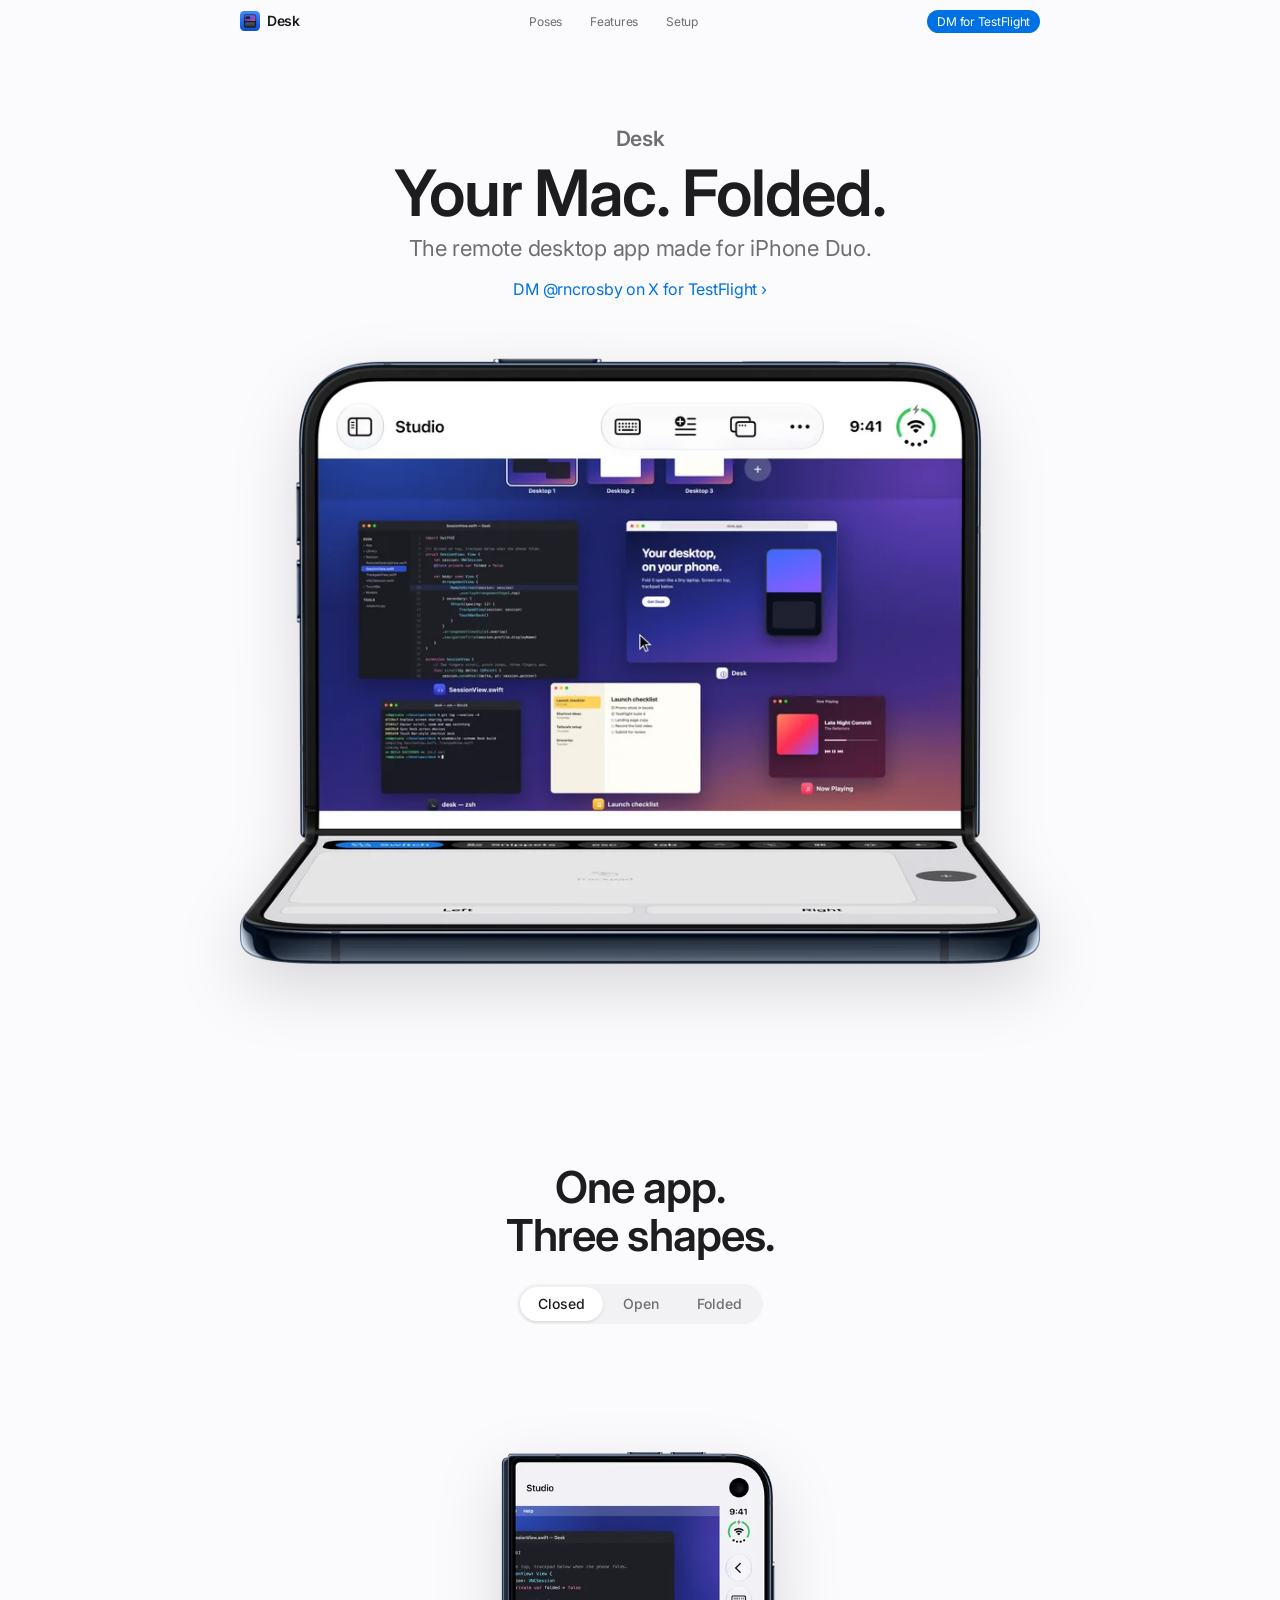
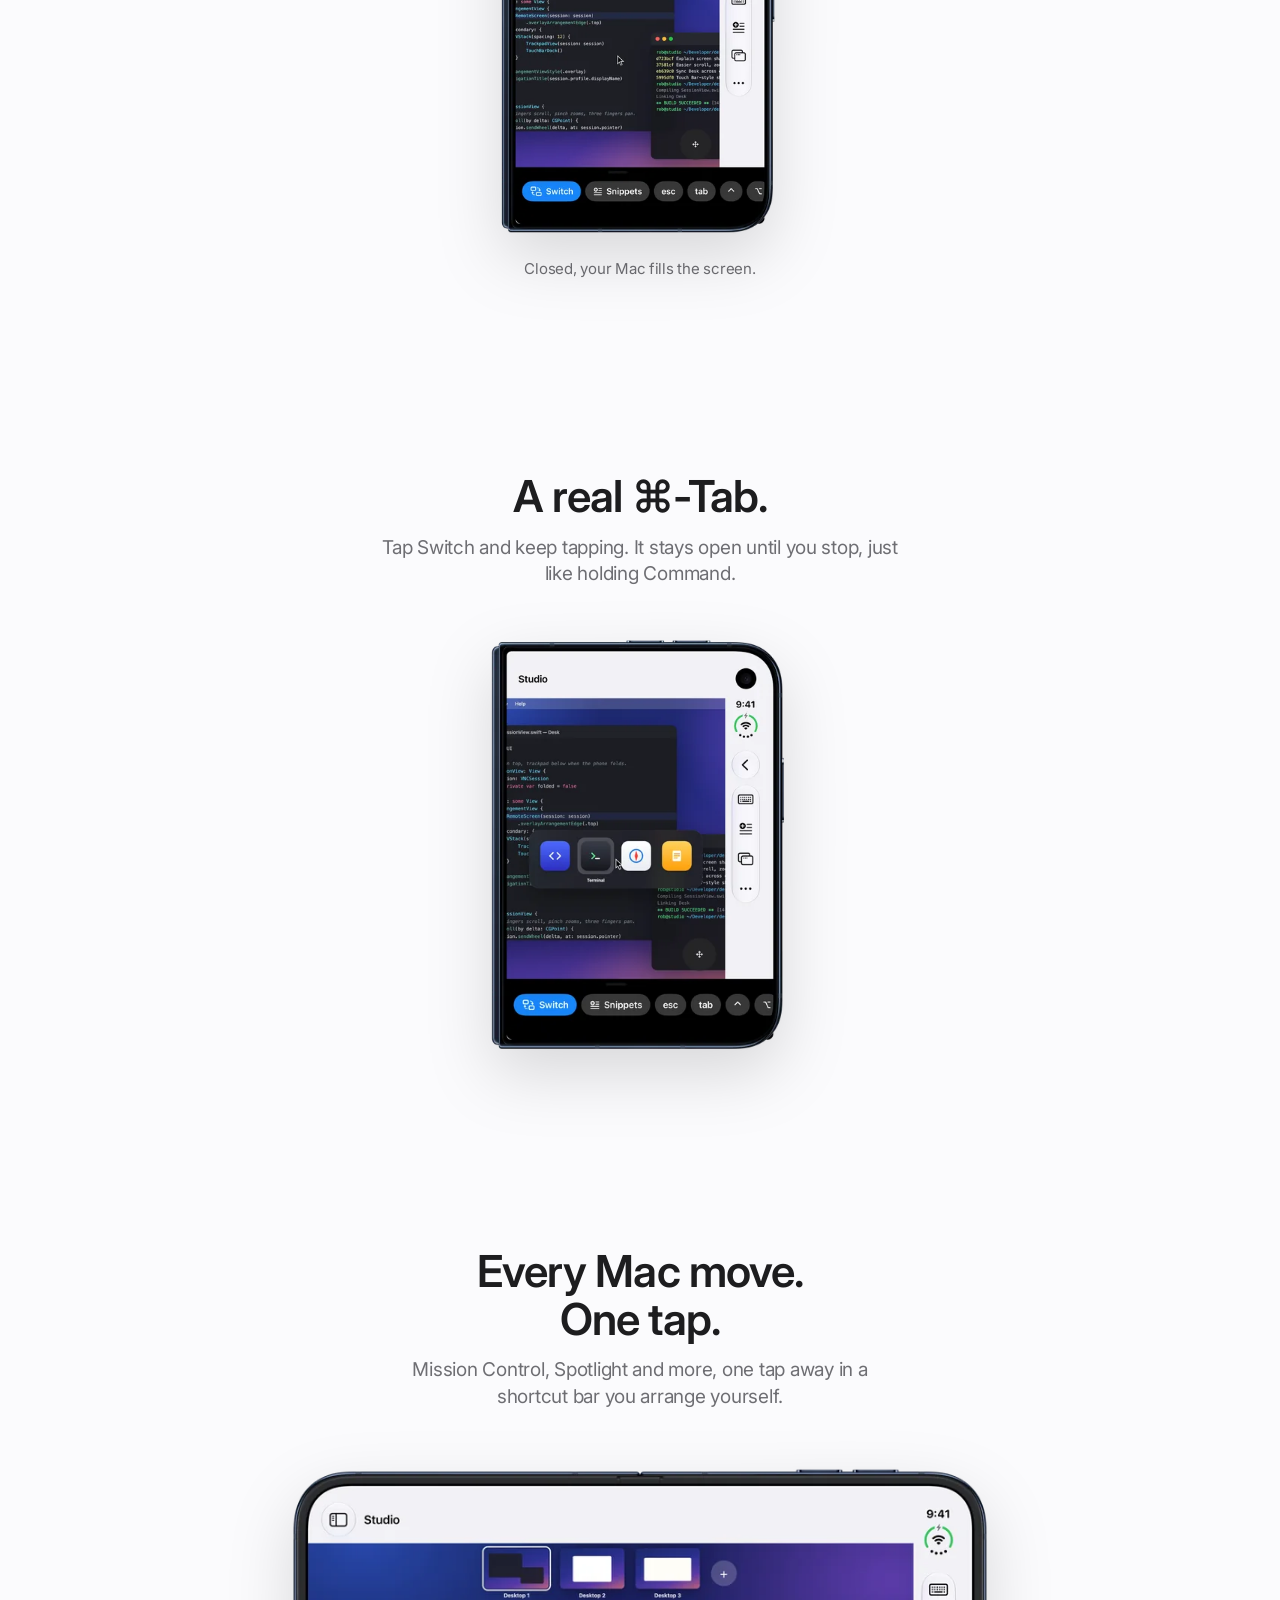
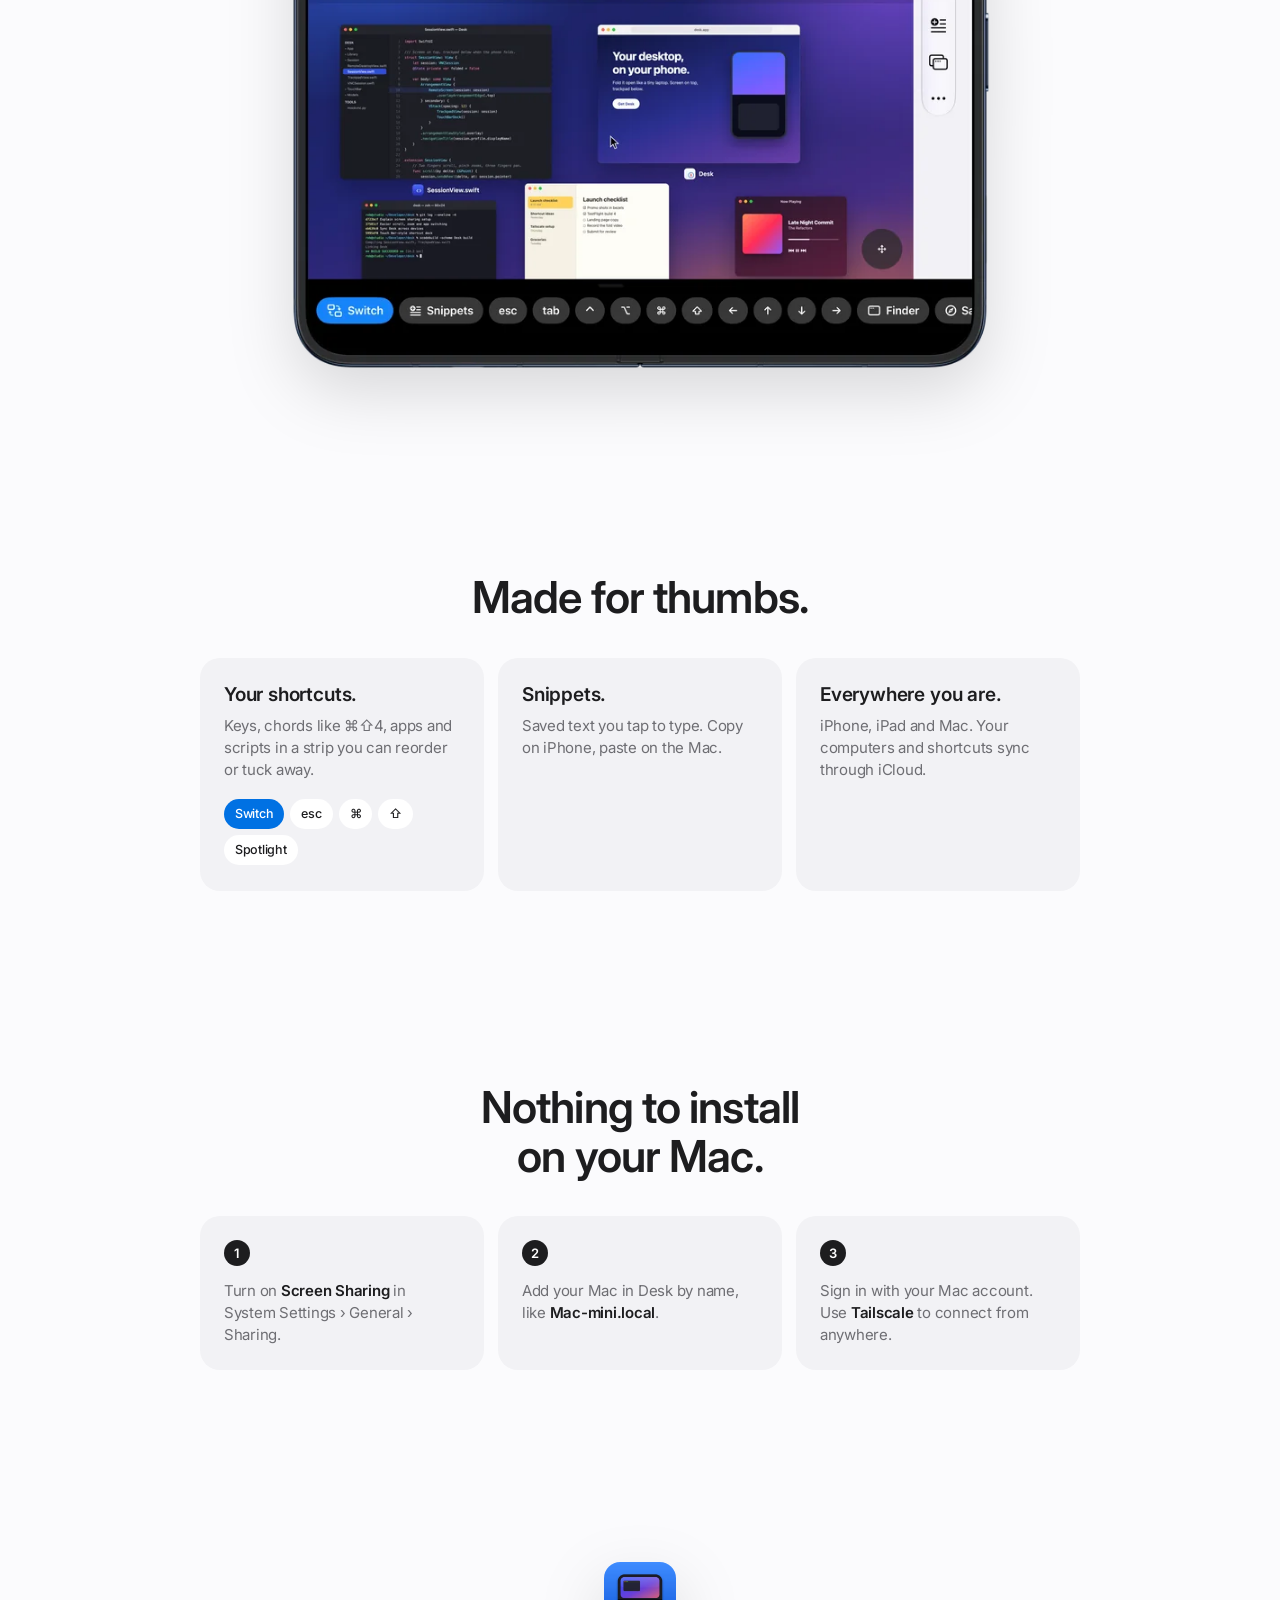
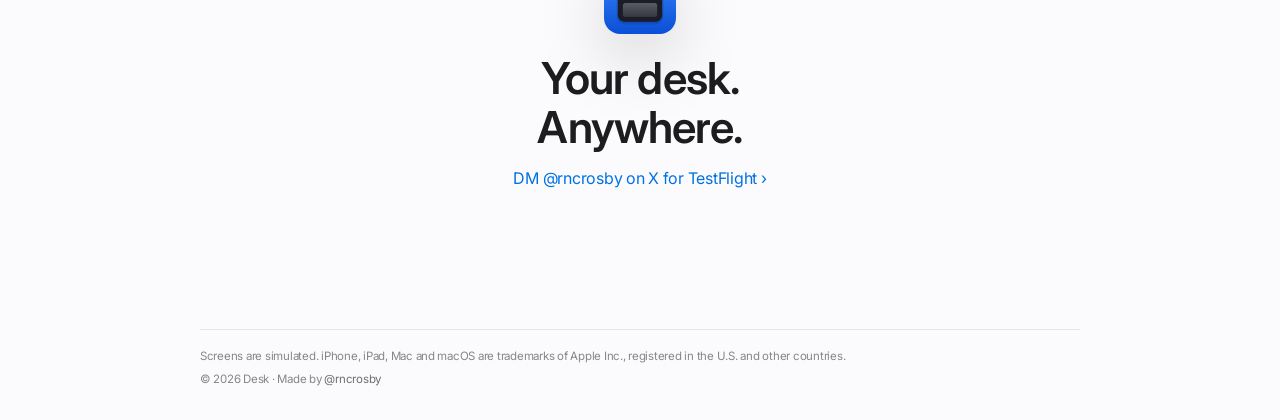
==== index.html @ 1c2220eb "Desk landing page for macdesk.app One soft white page: hero, Closed/Open/Folded switcher, Cmd-Tab, M" ====
<!doctype html>
<html lang="en">
<head>
<meta charset="utf-8">
<meta name="viewport" content="width=device-width, initial-scale=1, viewport-fit=cover">
<title>Desk — Your Mac. Folded.</title>
<meta name="description" content="Desk is the remote desktop app made for iPhone Duo. Fold it like a tiny laptop and your Mac is right there: screen on top, trackpad below.">
<meta name="theme-color" content="#fbfbfd">
<meta property="og:title" content="Desk — Your Mac. Folded.">
<meta property="og:description" content="The remote desktop app made for iPhone Duo.">
<meta property="og:type" content="website">
<meta property="og:url" content="https://macdesk.app/">
<meta property="og:image" content="https://macdesk.app/img/og.png">
<meta name="twitter:card" content="summary_large_image">
<link rel="icon" href="img/favicon.png">
<link rel="apple-touch-icon" href="img/apple-touch-icon.png">
<link rel="preconnect" href="https://fonts.googleapis.com">
<link rel="preconnect" href="https://fonts.gstatic.com" crossorigin>
<link href="https://fonts.googleapis.com/css2?family=Inter:wght@400;500;600;700&display=swap" rel="stylesheet">
<link rel="stylesheet" href="style.css">
</head>
<body>

<header class="nav">
  <div class="nav-inner">
    <a class="brand" href="#top"><img src="img/icon-256.webp" width="22" height="22" alt=""><span>Desk</span></a>
    <nav aria-label="Sections">
      <a href="#poses">Poses</a>
      <a href="#features">Features</a>
      <a href="#setup">Setup</a>
    </nav>
    <a class="nav-cta" href="https://x.com/rncrosby" target="_blank" rel="noopener">DM for TestFlight</a>
  </div>
</header>

<main id="top">

  <section class="hero">
    <p class="eyebrow reveal">Desk</p>
    <h1 class="reveal">Your Mac. Folded.</h1>
    <p class="sub reveal">The remote desktop app made for iPhone Duo.</p>
    <p class="links reveal"><a class="link" href="https://x.com/rncrosby" target="_blank" rel="noopener">DM @rncrosby on X for TestFlight <span aria-hidden="true">›</span></a></p>
    <div class="hero-media">
      <img src="img/laptop-mission-control-1800.webp"
           srcset="img/laptop-mission-control-900.webp 900w, img/laptop-mission-control-1800.webp 1800w"
           sizes="(max-width: 860px) 100vw, 820px" width="1800" height="1364"
           alt="Desk on iPhone Duo folded like a laptop, showing Mac Mission Control above a trackpad">
    </div>
  </section>

  <section id="poses" class="poses">
    <h2 class="reveal">One app.<br>Three shapes.</h2>
    <div class="pose-tabs reveal" role="tablist" aria-label="Poses">
      <button role="tab" aria-selected="true" data-pose="closed">Closed</button>
      <button role="tab" aria-selected="false" data-pose="open">Open</button>
      <button role="tab" aria-selected="false" data-pose="folded">Folded</button>
    </div>
    <div class="pose-stage">
      <figure class="pose is-active" data-pose="closed">
        <img src="img/closed-desktop-700.webp" srcset="img/closed-desktop-400.webp 400w, img/closed-desktop-700.webp 700w" sizes="(max-width: 600px) 55vw, 280px" width="700" height="976" alt="Closed iPhone Duo showing a Mac desktop full screen" loading="lazy">
        <figcaption>Closed, your Mac fills the screen.</figcaption>
      </figure>
      <figure class="pose" data-pose="open">
        <img src="img/open-desktop-1600.webp" srcset="img/open-desktop-800.webp 800w, img/open-desktop-1600.webp 1600w" sizes="(max-width: 700px) 100vw, 640px" width="1600" height="1162" alt="Open iPhone Duo showing a Mac desktop full screen with a row of shortcuts below" loading="lazy">
        <figcaption>Open, the whole Mac with your shortcuts underneath.</figcaption>
      </figure>
      <figure class="pose" data-pose="folded">
        <img src="img/laptop-desktop-1800.webp" srcset="img/laptop-desktop-900.webp 900w, img/laptop-desktop-1800.webp 1800w" sizes="(max-width: 700px) 100vw, 640px" width="1800" height="1364" alt="iPhone Duo folded like a laptop with the Mac above and a trackpad below" loading="lazy">
        <figcaption>Folded, the Mac on top and a trackpad below.</figcaption>
      </figure>
    </div>
  </section>

  <section id="switch" class="spot">
    <h2 class="reveal">A real ⌘-Tab.</h2>
    <p class="intro reveal">Tap Switch and keep tapping. It stays open until you stop, just like holding Command.</p>
    <div class="spot-media narrow reveal">
      <img src="img/closed-app-switcher-700.webp"
           srcset="img/closed-app-switcher-400.webp 400w, img/closed-app-switcher-700.webp 700w"
           sizes="(max-width: 600px) 60vw, 300px" width="700" height="976" loading="lazy"
           alt="Desk on a closed iPhone Duo showing the Mac app switcher with Terminal selected">
    </div>
  </section>

  <section class="spot">
    <h2 class="reveal">Every Mac move.<br>One tap.</h2>
    <p class="intro reveal">Mission Control, Spotlight and more, one tap away in a shortcut bar you arrange yourself.</p>
    <div class="spot-media reveal">
      <img src="img/open-mission-control-1600.webp"
           srcset="img/open-mission-control-800.webp 800w, img/open-mission-control-1600.webp 1600w"
           sizes="(max-width: 760px) 100vw, 720px" width="1600" height="1162" loading="lazy"
           alt="Desk on an open iPhone Duo showing Mac Mission Control with a row of shortcuts below">
    </div>
  </section>

  <section id="features" class="features">
    <h2 class="reveal">Made for thumbs.</h2>
    <div class="tiles">
      <article class="tile reveal">
        <h3>Your shortcuts.</h3>
        <p>Keys, chords like ⌘⇧4, apps and scripts in a strip you can reorder or tuck away.</p>
        <div class="chips" aria-hidden="true"><span class="chip blue">Switch</span><span class="chip">esc</span><span class="chip">⌘</span><span class="chip">⇧</span><span class="chip">Spotlight</span></div>
      </article>
      <article class="tile reveal">
        <h3>Snippets.</h3>
        <p>Saved text you tap to type. Copy on iPhone, paste on the Mac.</p>
      </article>
      <article class="tile reveal">
        <h3>Everywhere you are.</h3>
        <p>iPhone, iPad and Mac. Your computers and shortcuts sync through iCloud.</p>
      </article>
    </div>
  </section>

  <section id="setup" class="setup">
    <h2 class="reveal">Nothing to install<br>on your Mac.</h2>
    <ol class="steps">
      <li class="reveal"><span>1</span><p>Turn on <b>Screen Sharing</b> in System Settings › General › Sharing.</p></li>
      <li class="reveal"><span>2</span><p>Add your Mac in Desk by name, like <b>Mac-mini.local</b>.</p></li>
      <li class="reveal"><span>3</span><p>Sign in with your Mac account. Use <b>Tailscale</b> to connect from anywhere.</p></li>
    </ol>
  </section>

  <section class="finale">
    <img class="finale-icon reveal" src="img/icon-256.webp" width="128" height="128" alt="">
    <h2 class="reveal">Your desk.<br>Anywhere.</h2>
    <p class="links reveal"><a class="link" href="https://x.com/rncrosby" target="_blank" rel="noopener">DM @rncrosby on X for TestFlight <span aria-hidden="true">›</span></a></p>
  </section>
</main>

<footer class="foot">
  <p>Screens are simulated. iPhone, iPad, Mac and macOS are trademarks of Apple Inc., registered in the U.S. and other countries.</p>
  <p>© 2026 Desk · Made by <a href="https://x.com/rncrosby" target="_blank" rel="noopener">@rncrosby</a></p>
</footer>

<script>
  const reduce = matchMedia('(prefers-reduced-motion: reduce)').matches;

  // Text fades up as it scrolls in. Device images never move.
  const items = document.querySelectorAll('.reveal');
  if (reduce || !('IntersectionObserver' in window)) items.forEach(el => el.classList.add('in'));
  else {
    const io = new IntersectionObserver(es => es.forEach(e => {
      if (e.isIntersecting) { e.target.classList.add('in'); io.unobserve(e.target); }
    }), { rootMargin: '0px 0px -8% 0px', threshold: 0.1 });
    items.forEach(el => io.observe(el));
  }

  // Pose tabs crossfade, and advance on their own until someone picks one.
  const tabs = [...document.querySelectorAll('.pose-tabs button')];
  const poses = [...document.querySelectorAll('.pose')];
  let auto = !reduce, i = 0;
  const show = name => {
    tabs.forEach(t => t.setAttribute('aria-selected', t.dataset.pose === name));
    poses.forEach(p => p.classList.toggle('is-active', p.dataset.pose === name));
  };
  tabs.forEach((t, n) => t.addEventListener('click', () => { auto = false; i = n; show(t.dataset.pose); }));
  setInterval(() => { if (auto && !document.hidden) { i = (i + 1) % tabs.length; show(tabs[i].dataset.pose); } }, 4200);

  const nav = document.querySelector('.nav');
  addEventListener('scroll', () => nav.classList.toggle('scrolled', scrollY > 8), { passive: true });
</script>
</body>
</html>
---- style.css ----
:root {
  --bg: #fbfbfd;
  --card: #f2f2f5;
  --ink: #1d1d1f;
  --ink-2: #6e6e73;
  --ink-3: #86868b;
  --line: rgba(0, 0, 0, 0.08);
  --blue: #0071e3;
  --sans: -apple-system, BlinkMacSystemFont, "SF Pro Display", "SF Pro Text", Inter, "Helvetica Neue", Helvetica, Arial, sans-serif;
  --gutter: clamp(16px, 5vw, 40px);
  --max: 880px;
}

* { box-sizing: border-box; margin: 0; padding: 0; }
html { scroll-behavior: smooth; -webkit-text-size-adjust: 100%; }
body { background: var(--bg); color: var(--ink); font-family: var(--sans); font-size: 16px; line-height: 1.47; letter-spacing: -0.016em; -webkit-font-smoothing: antialiased; overflow-x: hidden; }
img { display: block; max-width: 100%; height: auto; }
a { color: inherit; text-decoration: none; }
b { font-weight: 600; }

/* Nav */
.nav { position: fixed; inset: 0 0 auto; z-index: 50; height: 44px; background: rgba(251, 251, 253, 0.72); backdrop-filter: saturate(180%) blur(20px); -webkit-backdrop-filter: saturate(180%) blur(20px); border-bottom: 1px solid transparent; transition: border-color 0.3s; }
.nav.scrolled { border-color: var(--line); }
.nav-inner { max-width: var(--max); height: 100%; margin: 0 auto; padding: 0 var(--gutter); display: flex; align-items: center; gap: 28px; font-size: 12px; }
.brand { display: flex; align-items: center; gap: 7px; font-size: 14px; font-weight: 600; }
.brand img { border-radius: 22%; width: 20px; height: 20px; }
.nav nav { display: flex; gap: 28px; margin: 0 auto; color: var(--ink-2); }
.nav nav a:hover { color: var(--ink); }
.nav-cta { display: inline-block; font-size: 12px; padding: 3px 10px; border-radius: 980px; background: var(--blue); color: #fff; }

/* Sections share one background; space does the separating. */
section { padding: clamp(56px, 8vw, 96px) var(--gutter); text-align: center; }
h1, h2 { font-weight: 600; letter-spacing: -0.02em; }
h1 { font-size: clamp(40px, 6vw, 64px); line-height: 1.06; }
h2 { font-size: clamp(30px, 4.2vw, 44px); line-height: 1.1; }
.eyebrow { font-size: clamp(17px, 1.8vw, 21px); font-weight: 600; color: var(--ink-2); margin-bottom: 4px; }
.sub { font-size: clamp(18px, 2vw, 22px); line-height: 1.25; color: var(--ink-2); margin-top: 8px; }
.intro { font-size: clamp(16px, 1.6vw, 19px); line-height: 1.4; color: var(--ink-2); max-width: 520px; margin: 14px auto 0; }
.links { margin-top: 16px; font-size: 16px; }
.link { color: var(--blue); }
a.link:hover, .foot a:hover { text-decoration: underline; }
.foot a { color: var(--ink-2); }

.reveal { opacity: 0; transform: translateY(20px); transition: opacity 0.9s cubic-bezier(.25,.6,.2,1), transform 0.9s cubic-bezier(.25,.6,.2,1); }
.reveal.in { opacity: 1; transform: none; }

/* Hero */
.hero { padding-top: calc(44px + clamp(48px, 7vw, 80px)); }
.hero-media { max-width: 820px; margin: clamp(32px, 5vw, 48px) auto 0; }
img[width] { filter: drop-shadow(0 24px 32px rgba(0, 0, 0, 0.14)); }
.brand img, .finale-icon { filter: none; }

/* Poses */
.pose-tabs { display: inline-flex; gap: 2px; padding: 3px; margin-top: 24px; border-radius: 980px; background: var(--card); }
.pose-tabs button { font: inherit; font-size: 14px; font-weight: 500; border: 0; background: none; color: var(--ink-2); padding: 7px 18px; border-radius: 980px; cursor: pointer; transition: background 0.3s, color 0.3s, box-shadow 0.3s; }
.pose-tabs button[aria-selected="true"] { background: #fff; color: var(--ink); box-shadow: 0 1px 3px rgba(0, 0, 0, 0.12); }
.pose-stage { position: relative; max-width: 640px; margin: 36px auto 0; aspect-ratio: 640 / 520; }
.pose { position: absolute; inset: 0; display: flex; flex-direction: column; align-items: center; justify-content: flex-end; opacity: 0; transition: opacity 0.8s ease; pointer-events: none; }
.pose.is-active { opacity: 1; pointer-events: auto; }
.pose img { max-height: calc(100% - 48px); width: auto; }
.pose figcaption { margin-top: 20px; font-size: 15px; color: var(--ink-2); }

/* Spotlights */
.spot-media { max-width: 720px; margin: clamp(32px, 5vw, 48px) auto 0; }
.spot-media.narrow { max-width: 300px; }

/* Features */
.tiles { max-width: var(--max); margin: 36px auto 0; display: grid; grid-template-columns: repeat(3, 1fr); gap: 14px; text-align: left; }
.tile { background: var(--card); border-radius: 20px; padding: 26px 24px; }
.tile h3 { font-size: 19px; line-height: 1.2; font-weight: 600; letter-spacing: -0.01em; margin-bottom: 8px; }
.tile p { color: var(--ink-2); font-size: 15px; }
.chips { display: flex; flex-wrap: wrap; gap: 6px; margin-top: 18px; }
.chip { font-size: 12.5px; font-weight: 500; padding: 6px 11px; border-radius: 980px; background: #fff; color: var(--ink); }
.chip.blue { background: var(--blue); color: #fff; }

/* Setup */
.steps { list-style: none; max-width: var(--max); margin: 36px auto 0; display: grid; grid-template-columns: repeat(3, 1fr); gap: 14px; text-align: left; }
.steps li { background: var(--card); border-radius: 20px; padding: 24px; }
.steps span { display: inline-grid; place-items: center; width: 26px; height: 26px; border-radius: 50%; background: var(--ink); color: #fff; font-size: 13px; font-weight: 600; margin-bottom: 14px; }
.steps p { font-size: 15px; color: var(--ink-2); }
.steps b { color: var(--ink); }

/* Finale */
.finale { padding-bottom: clamp(72px, 10vw, 120px); }
.finale-icon { margin: 0 auto 20px; border-radius: 22.5%; width: 72px; }

/* Footer */
.foot { color: var(--ink-3); font-size: 11.5px; line-height: 1.5; padding: 18px var(--gutter) 32px; }
.foot p { max-width: var(--max); margin: 0 auto; padding-top: 0; }
.foot p:first-child { border-top: 1px solid var(--line); padding-top: 18px; }
.foot p + p { margin-top: 6px; }

@media (max-width: 760px) {
  .nav nav { display: none; }
  .nav .nav-cta { margin-left: auto; }
  .tiles, .steps { grid-template-columns: 1fr; max-width: 460px; }
}
@media (max-width: 600px) {
  .pose-stage { aspect-ratio: 3 / 4; }
}
@media (prefers-reduced-motion: reduce) {
  html { scroll-behavior: auto; }
  .reveal { opacity: 1; transform: none; transition: none; }
  .pose { transition: none; }
}
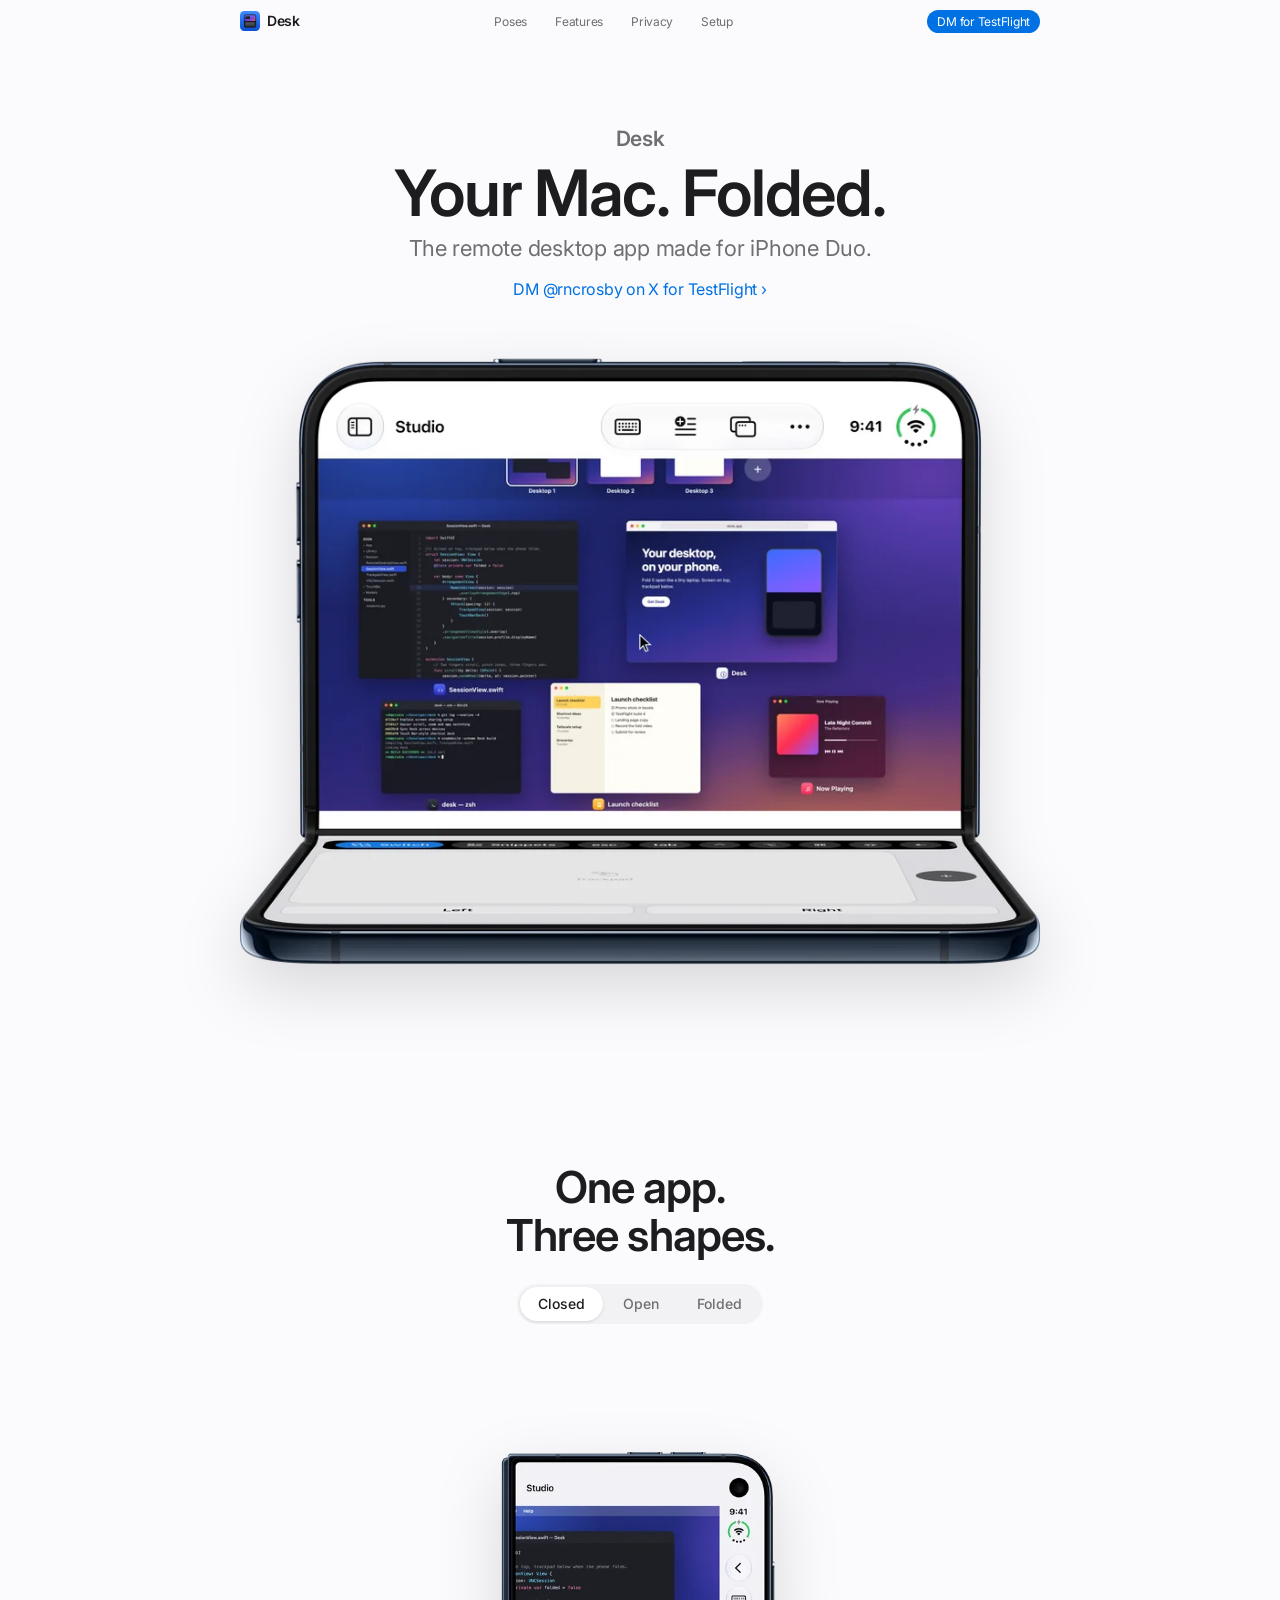
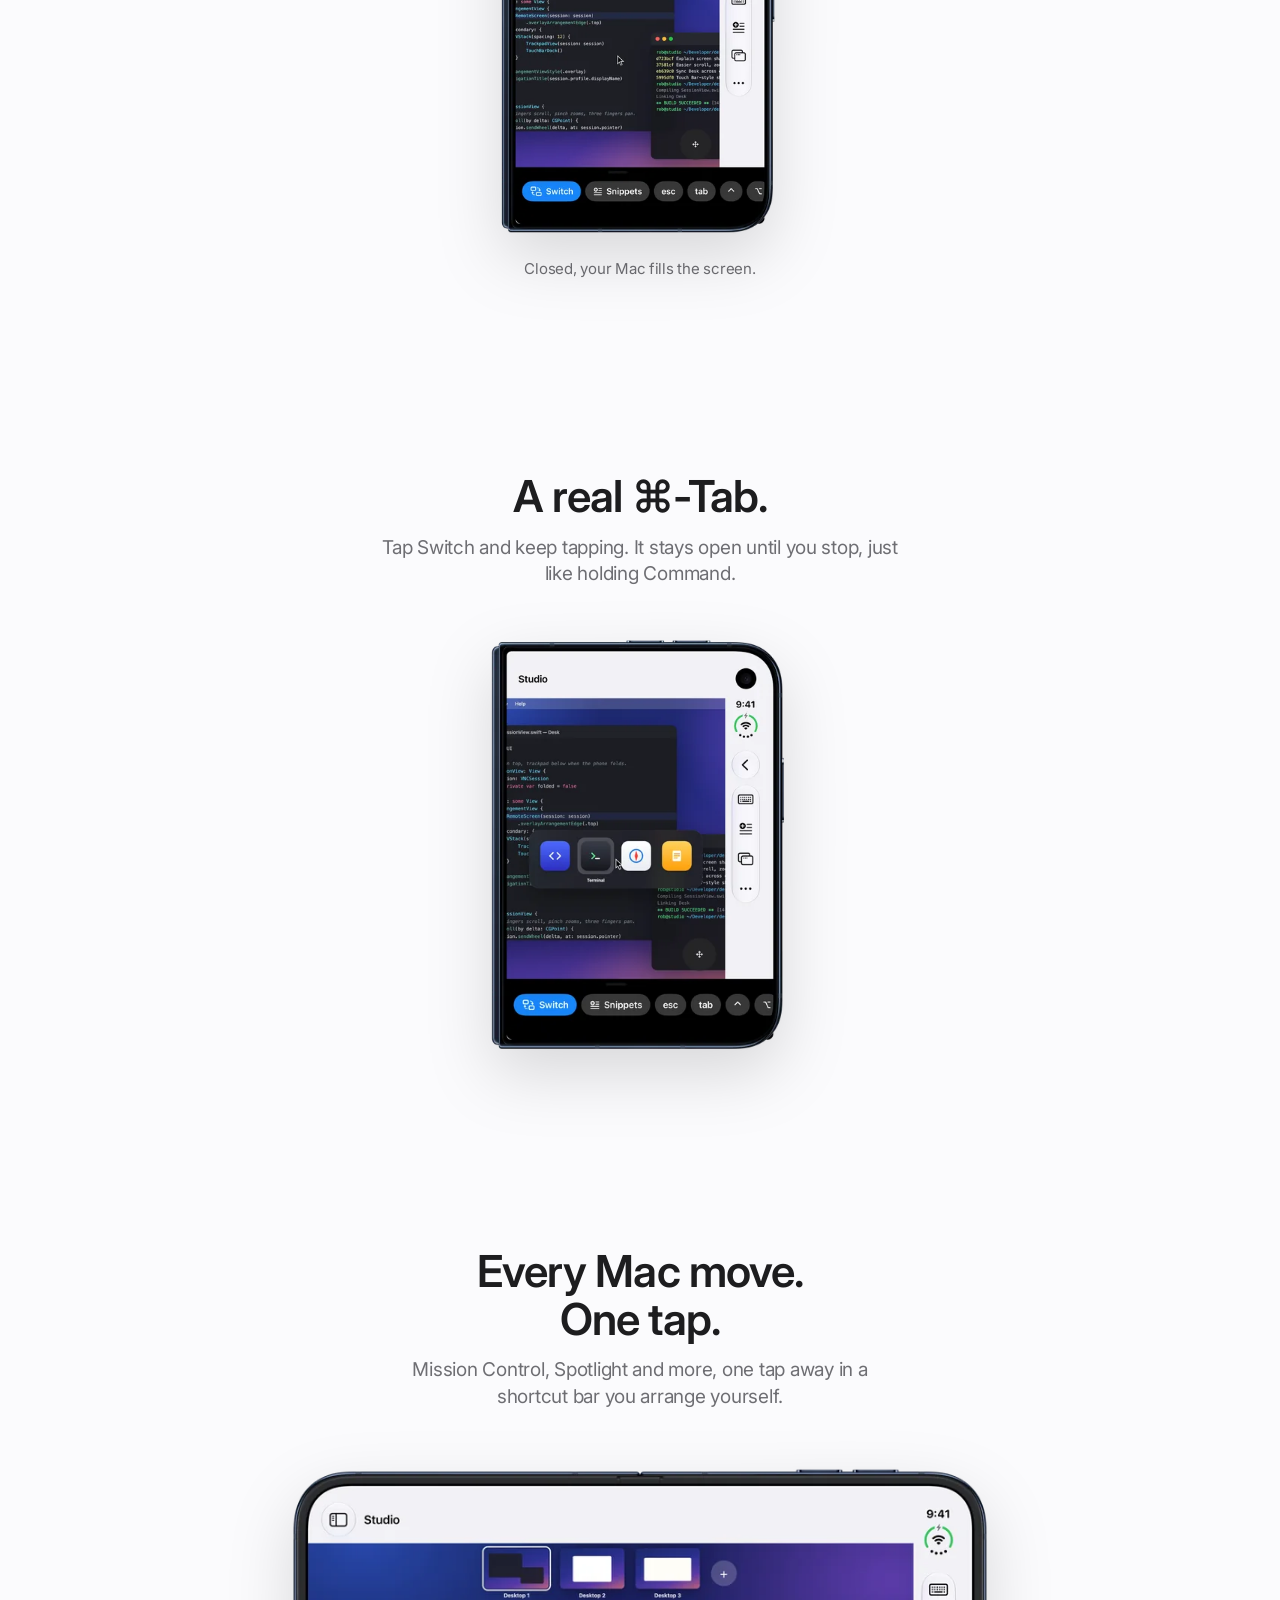
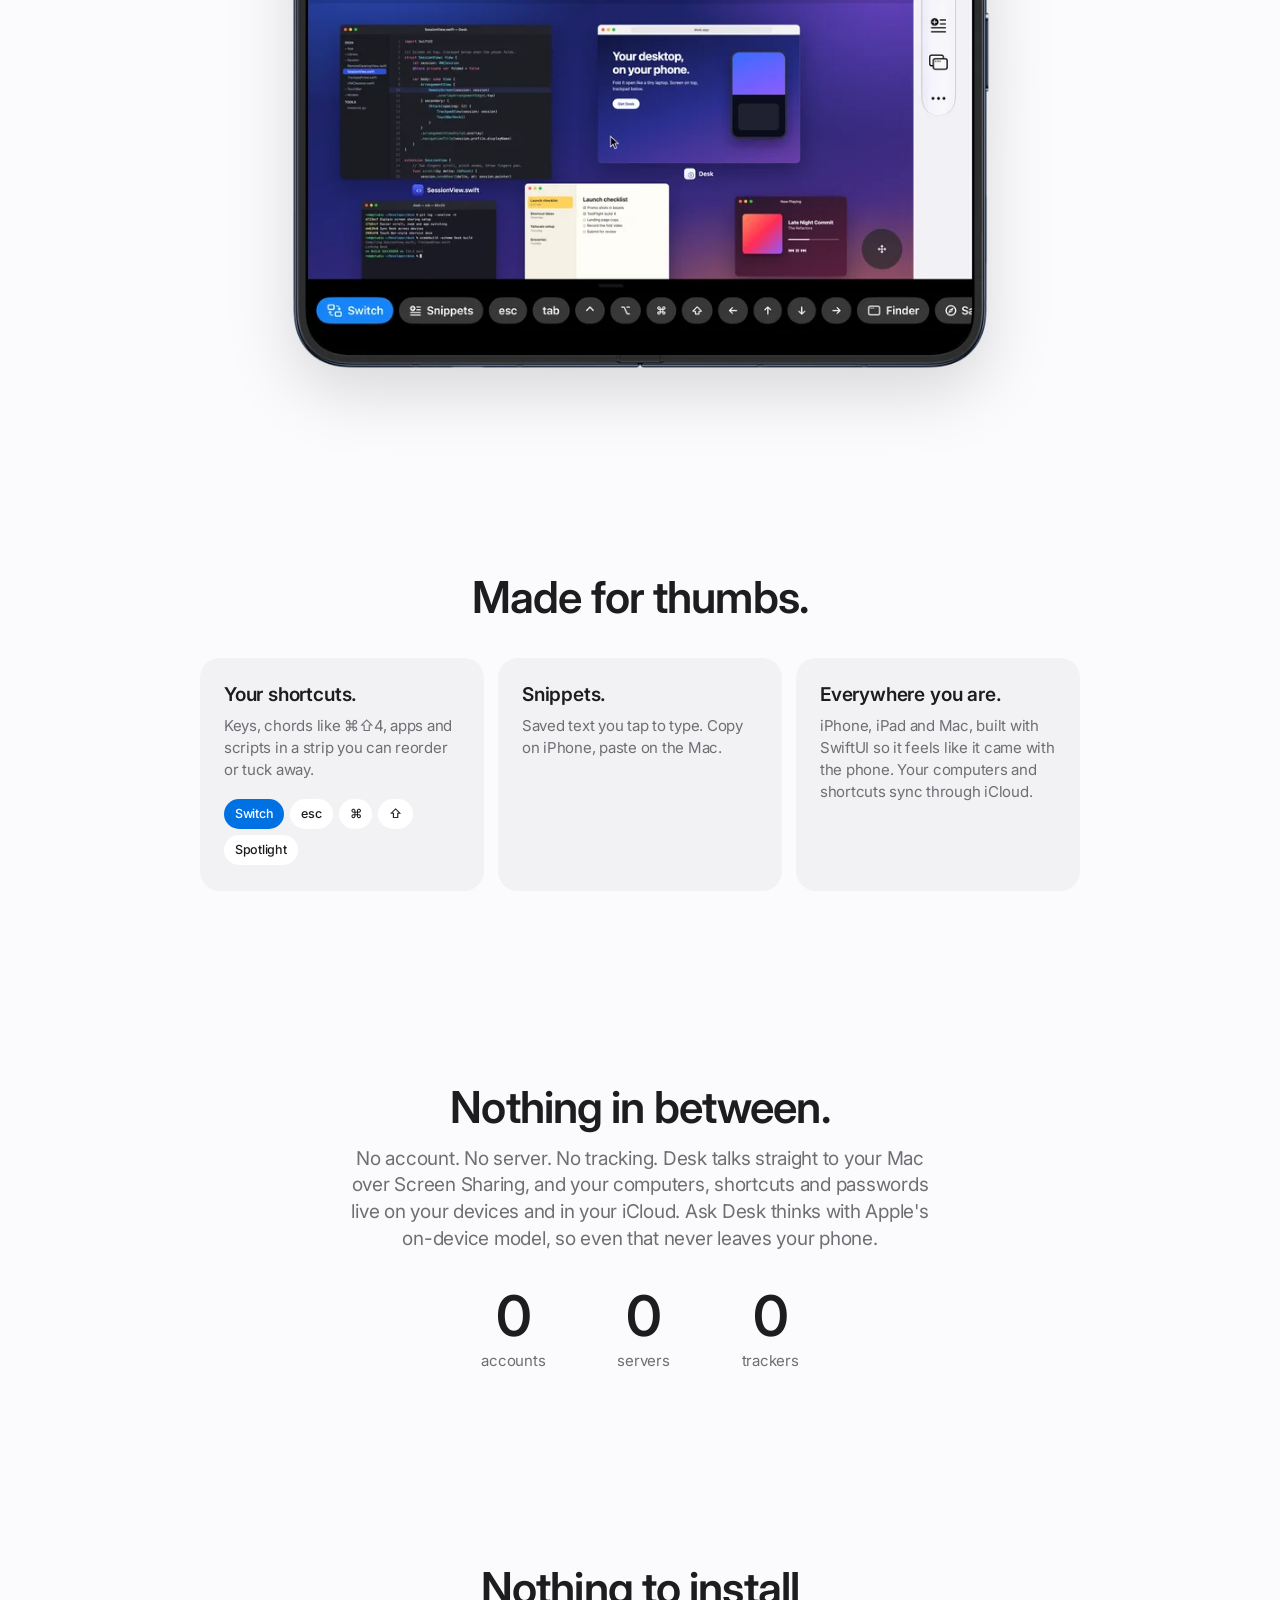
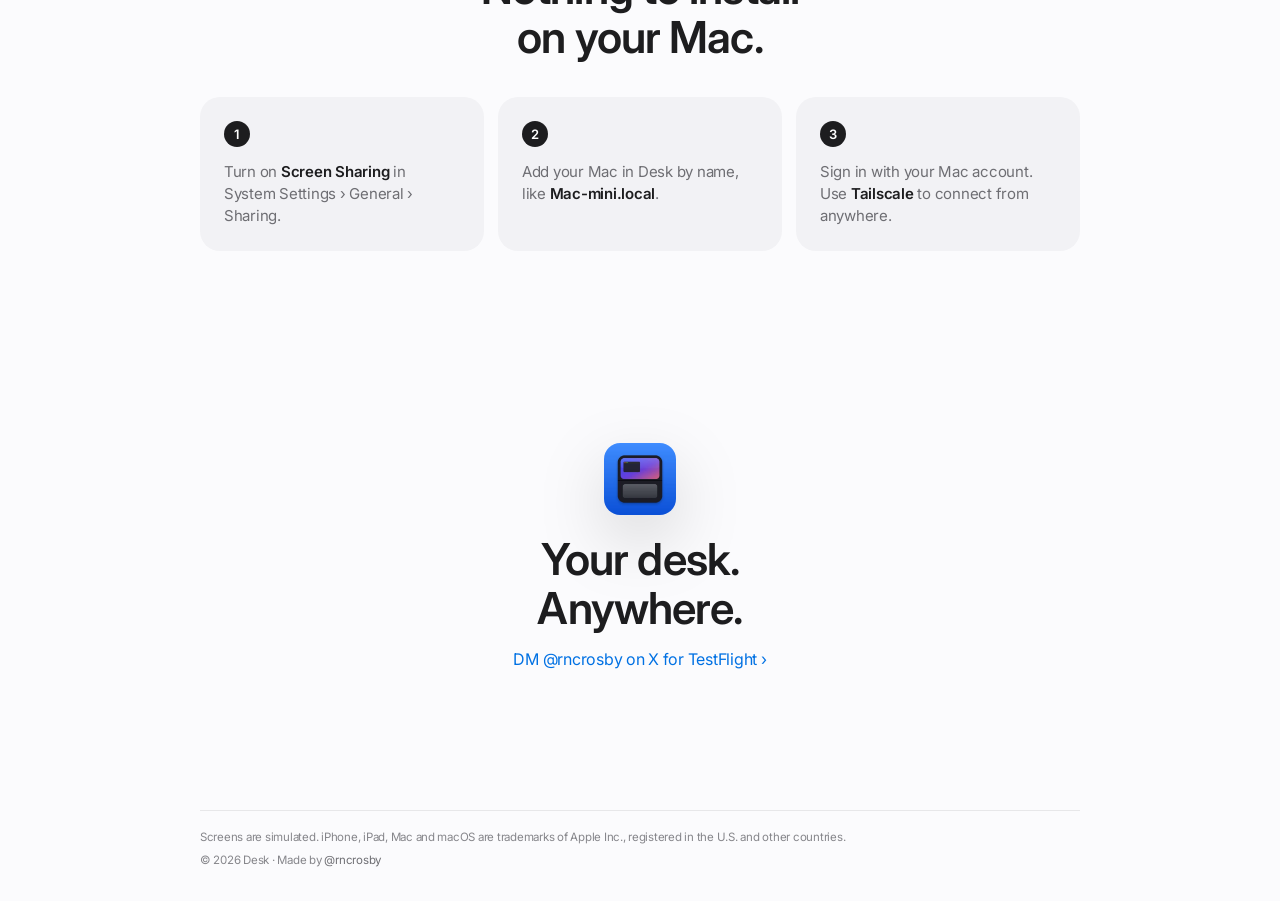
==== commit e09d9bd1: "Privacy section: no account, no server, no tracking Also notes the app is built with SwiftUI in the " ====
--- a/index.html
+++ b/index.html
@@ -27,6 +27,7 @@
     <nav aria-label="Sections">
       <a href="#poses">Poses</a>
       <a href="#features">Features</a>
+      <a href="#privacy">Privacy</a>
       <a href="#setup">Setup</a>
     </nav>
     <a class="nav-cta" href="https://x.com/rncrosby" target="_blank" rel="noopener">DM for TestFlight</a>
@@ -107,9 +108,19 @@
       </article>
       <article class="tile reveal">
         <h3>Everywhere you are.</h3>
-        <p>iPhone, iPad and Mac. Your computers and shortcuts sync through iCloud.</p>
+        <p>iPhone, iPad and Mac, built with SwiftUI so it feels like it came with the phone. Your computers and shortcuts sync through iCloud.</p>
       </article>
     </div>
+  </section>
+
+  <section id="privacy" class="privacy">
+    <h2 class="reveal">Nothing in between.</h2>
+    <p class="intro reveal">No account. No server. No tracking. Desk talks straight to your Mac over Screen Sharing, and your computers, shortcuts and passwords live on your devices and in your iCloud. Ask Desk thinks with Apple's on-device model, so even that never leaves your phone.</p>
+    <ul class="facts reveal">
+      <li><b>0</b>accounts</li>
+      <li><b>0</b>servers</li>
+      <li><b>0</b>trackers</li>
+    </ul>
   </section>
 
   <section id="setup" class="setup">
--- a/style.css
+++ b/style.css
@@ -73,6 +73,12 @@
 .chip { font-size: 12.5px; font-weight: 500; padding: 6px 11px; border-radius: 980px; background: #fff; color: var(--ink); }
 .chip.blue { background: var(--blue); color: #fff; }
 
+/* Privacy */
+.privacy .intro { max-width: 600px; }
+.facts { list-style: none; display: flex; justify-content: center; gap: clamp(28px, 6vw, 72px); margin-top: 36px; }
+.facts li { font-size: 15px; color: var(--ink-2); }
+.facts b { display: block; font-size: clamp(40px, 6vw, 56px); line-height: 1; font-weight: 600; letter-spacing: -0.03em; color: var(--ink); margin-bottom: 6px; }
+
 /* Setup */
 .steps { list-style: none; max-width: var(--max); margin: 36px auto 0; display: grid; grid-template-columns: repeat(3, 1fr); gap: 14px; text-align: left; }
 .steps li { background: var(--card); border-radius: 20px; padding: 24px; }
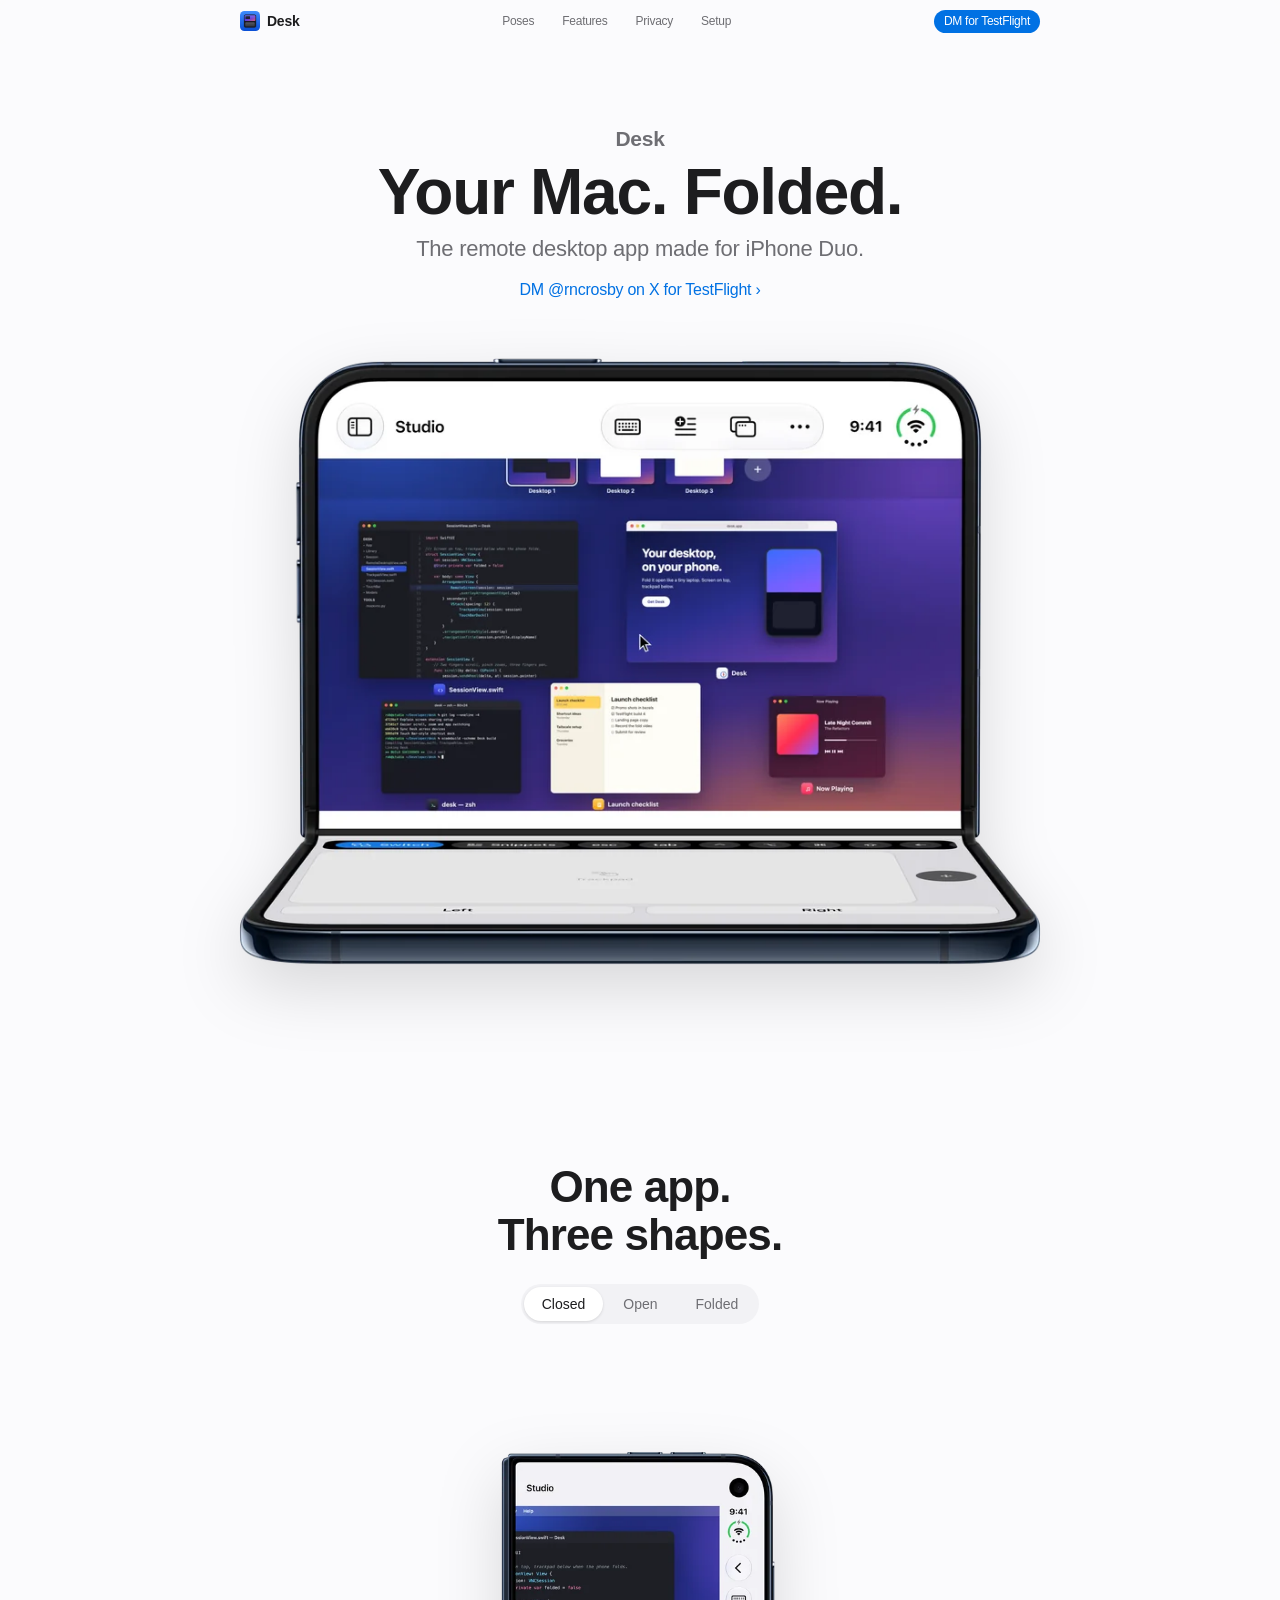
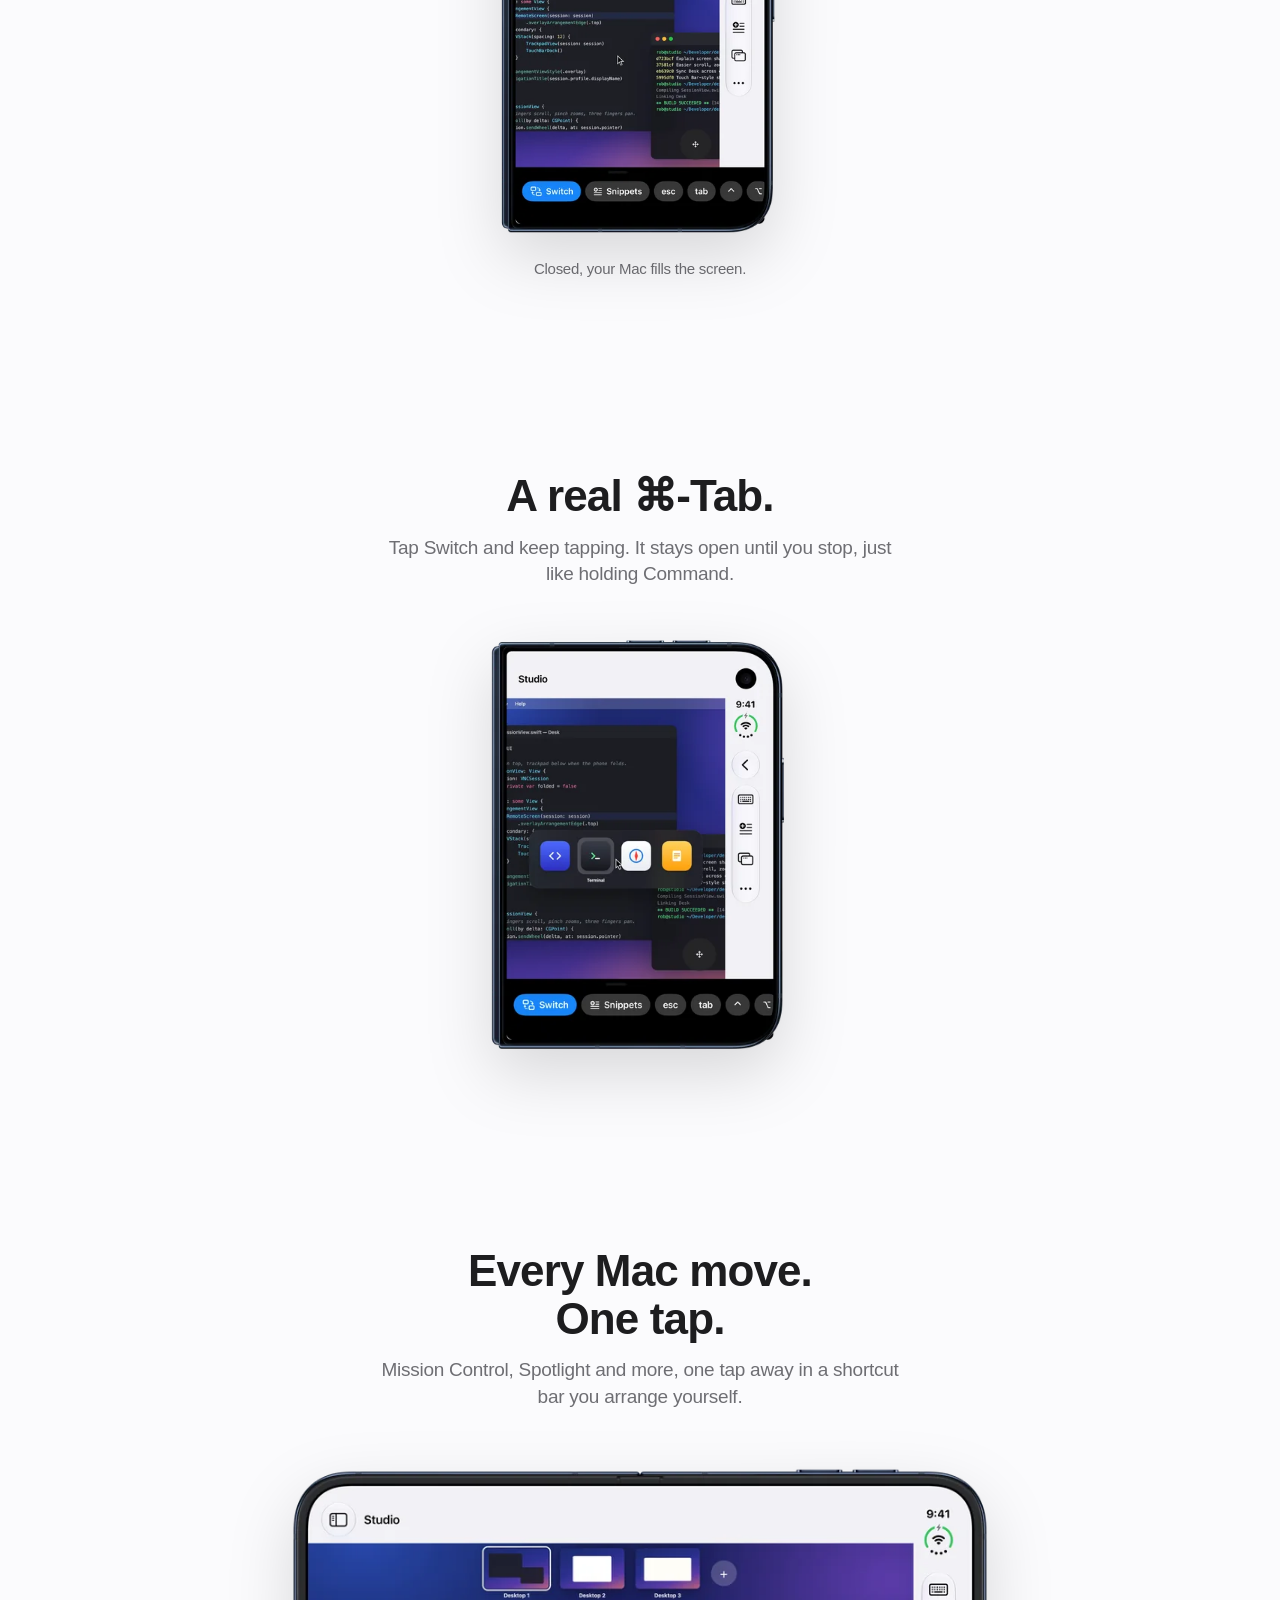
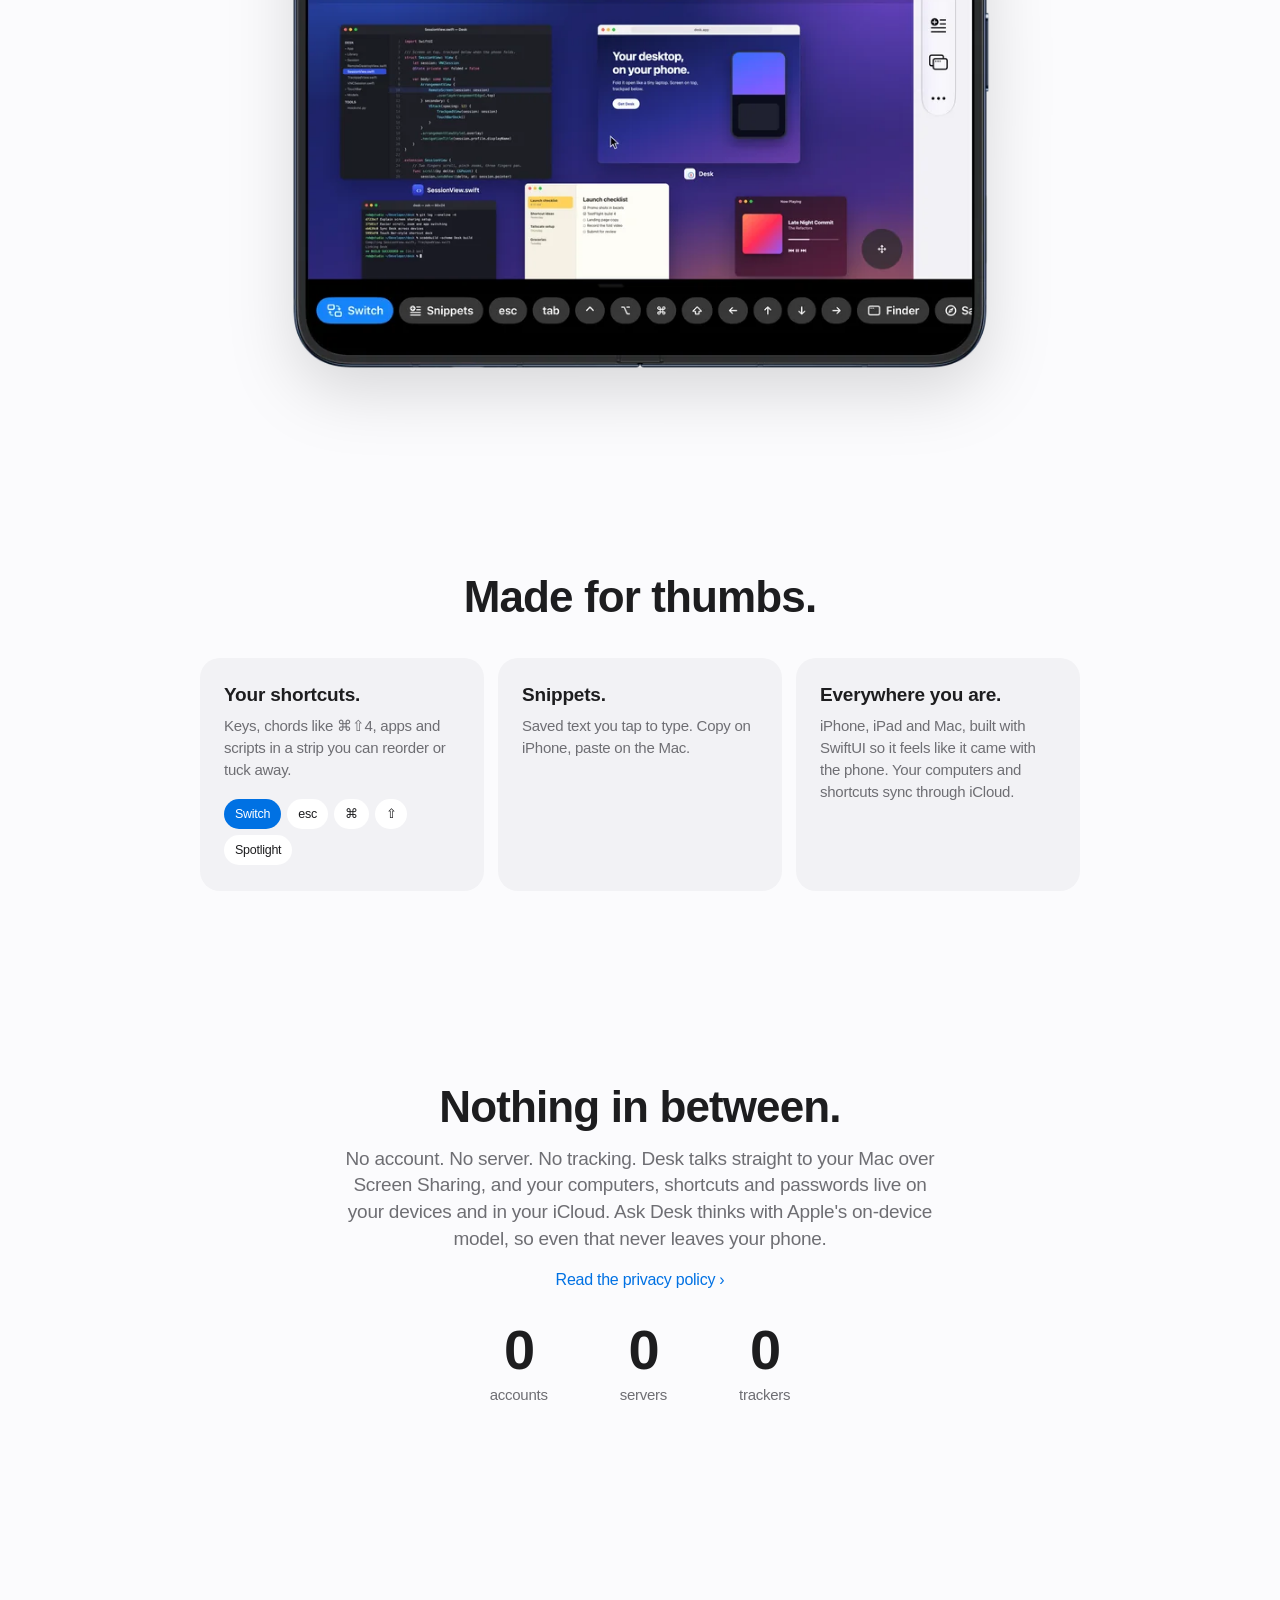
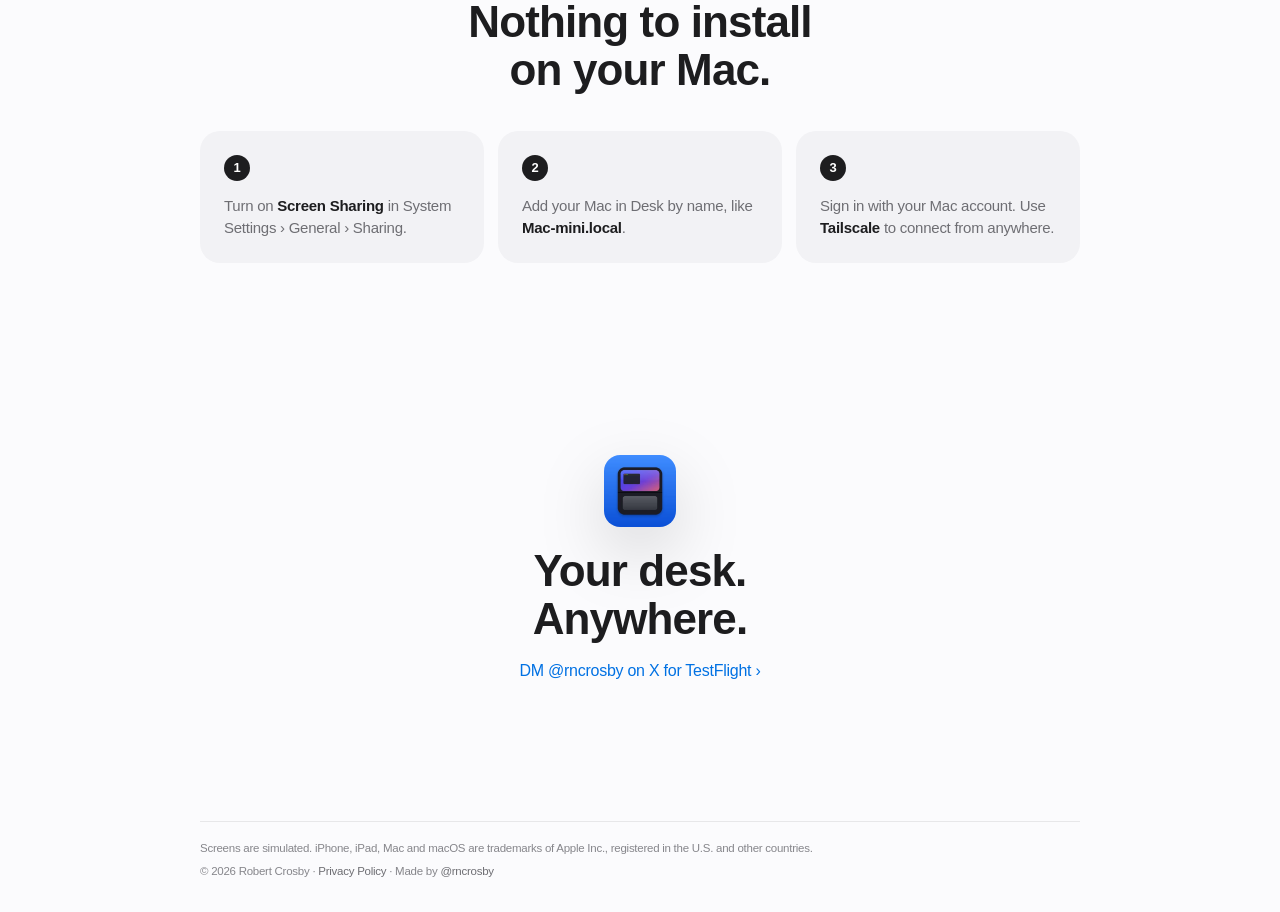
==== commit fb360f5e: "Privacy policy at /privacy; drop Google Fonts; copyright line Co-Authored-By: Claude Fable 5.1 <nore" ====
--- a/index.html
+++ b/index.html
@@ -14,9 +14,6 @@
 <meta name="twitter:card" content="summary_large_image">
 <link rel="icon" href="img/favicon.png">
 <link rel="apple-touch-icon" href="img/apple-touch-icon.png">
-<link rel="preconnect" href="https://fonts.googleapis.com">
-<link rel="preconnect" href="https://fonts.gstatic.com" crossorigin>
-<link href="https://fonts.googleapis.com/css2?family=Inter:wght@400;500;600;700&display=swap" rel="stylesheet">
 <link rel="stylesheet" href="style.css">
 </head>
 <body>
@@ -116,6 +113,7 @@
   <section id="privacy" class="privacy">
     <h2 class="reveal">Nothing in between.</h2>
     <p class="intro reveal">No account. No server. No tracking. Desk talks straight to your Mac over Screen Sharing, and your computers, shortcuts and passwords live on your devices and in your iCloud. Ask Desk thinks with Apple's on-device model, so even that never leaves your phone.</p>
+    <p class="links reveal"><a class="link" href="/privacy">Read the privacy policy <span aria-hidden="true">›</span></a></p>
     <ul class="facts reveal">
       <li><b>0</b>accounts</li>
       <li><b>0</b>servers</li>
@@ -141,7 +139,7 @@
 
 <footer class="foot">
   <p>Screens are simulated. iPhone, iPad, Mac and macOS are trademarks of Apple Inc., registered in the U.S. and other countries.</p>
-  <p>© 2026 Desk · Made by <a href="https://x.com/rncrosby" target="_blank" rel="noopener">@rncrosby</a></p>
+  <p>© 2026 Robert Crosby · <a href="/privacy">Privacy Policy</a> · Made by <a href="https://x.com/rncrosby" target="_blank" rel="noopener">@rncrosby</a></p>
 </footer>
 
 <script>
--- a/style.css
+++ b/style.css
@@ -75,7 +75,7 @@
 
 /* Privacy */
 .privacy .intro { max-width: 600px; }
-.facts { list-style: none; display: flex; justify-content: center; gap: clamp(28px, 6vw, 72px); margin-top: 36px; }
+.facts { list-style: none; display: flex; justify-content: center; gap: clamp(28px, 6vw, 72px); margin-top: 30px; }
 .facts li { font-size: 15px; color: var(--ink-2); }
 .facts b { display: block; font-size: clamp(40px, 6vw, 56px); line-height: 1; font-weight: 600; letter-spacing: -0.03em; color: var(--ink); margin-bottom: 6px; }
 
@@ -95,6 +95,7 @@
 .foot p { max-width: var(--max); margin: 0 auto; padding-top: 0; }
 .foot p:first-child { border-top: 1px solid var(--line); padding-top: 18px; }
 .foot p + p { margin-top: 6px; }
+.foot a:hover { text-decoration: underline; }
 
 @media (max-width: 760px) {
   .nav nav { display: none; }
